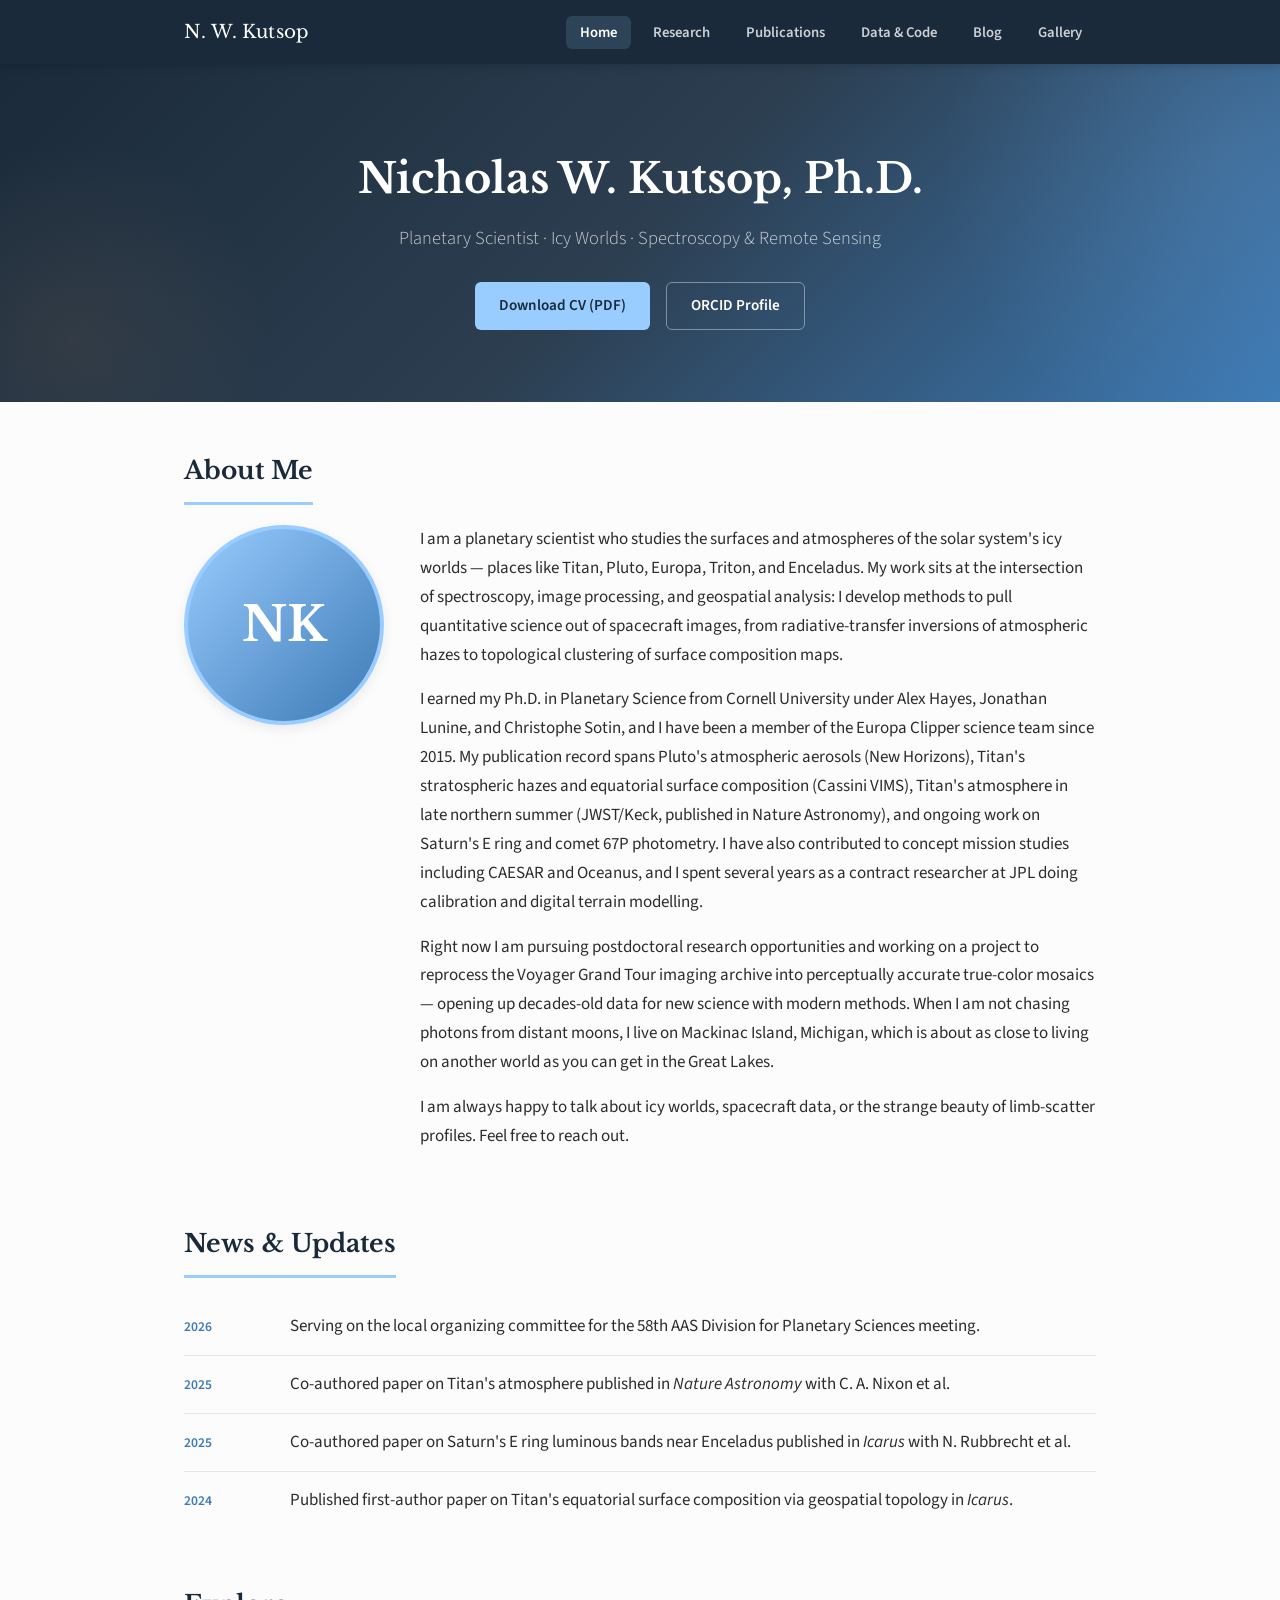
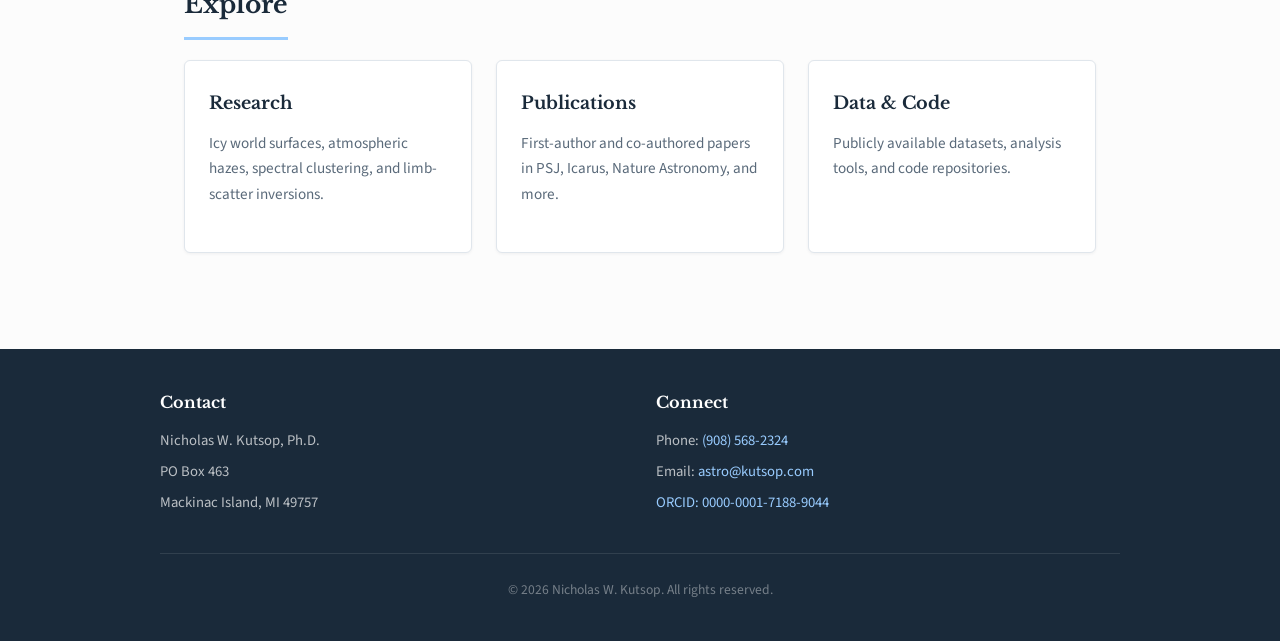
==== index.html @ 16ac0646 "Add files via upload" ====
<!DOCTYPE html>
<html lang="en">
<head>
  <meta charset="UTF-8">
  <meta name="viewport" content="width=device-width, initial-scale=1.0">
  <title>Nicholas W. Kutsop, Ph.D. — Planetary Scientist</title>
  <meta name="description" content="Planetary scientist studying the surfaces and atmospheres of icy worlds. Europa Clipper science team member. Cornell Ph.D.">
  <link rel="stylesheet" href="style.css">
</head>
<body>

<!-- Navigation -->
<nav>
  <div class="nav-inner">
    <a href="index.html" class="site-name">N. W. Kutsop</a>
    <button class="nav-toggle" aria-label="Toggle menu" onclick="document.querySelector('nav ul').classList.toggle('open')">
      <span></span><span></span><span></span>
    </button>
    <ul>
      <li><a href="index.html" class="active">Home</a></li>
      <li><a href="research.html">Research</a></li>
      <li><a href="publications.html">Publications</a></li>
      <li><a href="data-code.html">Data &amp; Code</a></li>
      <li><a href="blog.html">Blog</a></li>
      <li><a href="gallery.html">Gallery</a></li>
    </ul>
  </div>
</nav>

<!-- Hero -->
<header class="hero">
  <h1>Nicholas W. Kutsop, Ph.D.</h1>
  <p class="subtitle">Planetary Scientist &middot; Icy Worlds &middot; Spectroscopy &amp; Remote Sensing</p>
  <div class="hero-links">
    <a href="Kutsop_CV.pdf" class="btn-primary">Download CV (PDF)</a>
    <a href="https://orcid.org/0000-0001-7188-9044" class="btn-outline" target="_blank" rel="noopener">ORCID Profile</a>
  </div>
</header>

<!-- Main Content -->
<main class="container">

  <!-- About -->
  <section id="about">
    <h2>About Me</h2>
    <div class="about-grid">
      <!-- Replace the placeholder below with: <img src="headshot.jpg" alt="Nic Kutsop" class="about-photo"> -->
      <div class="photo-placeholder" aria-hidden="true">NK</div>
      <div>
        <p>
          I am a planetary scientist who studies the surfaces and atmospheres of the solar system's icy worlds — places like Titan, Pluto, Europa, Triton, and Enceladus. My work sits at the intersection of spectroscopy, image processing, and geospatial analysis: I develop methods to pull quantitative science out of spacecraft images, from radiative-transfer inversions of atmospheric hazes to topological clustering of surface composition maps.
        </p>
        <p>
          I earned my Ph.D. in Planetary Science from Cornell University under Alex Hayes, Jonathan Lunine, and Christophe Sotin, and I have been a member of the Europa Clipper science team since 2015. My publication record spans Pluto's atmospheric aerosols (New Horizons), Titan's stratospheric hazes and equatorial surface composition (Cassini VIMS), Titan's atmosphere in late northern summer (JWST/Keck, published in Nature Astronomy), and ongoing work on Saturn's E ring and comet 67P photometry. I have also contributed to concept mission studies including CAESAR and Oceanus, and I spent several years as a contract researcher at JPL doing calibration and digital terrain modelling.
        </p>
        <p>
          Right now I am pursuing postdoctoral research opportunities and working on a project to reprocess the Voyager Grand Tour imaging archive into perceptually accurate true-color mosaics — opening up decades-old data for new science with modern methods. When I am not chasing photons from distant moons, I live on Mackinac Island, Michigan, which is about as close to living on another world as you can get in the Great Lakes.
        </p>
        <p>
          I am always happy to talk about icy worlds, spacecraft data, or the strange beauty of limb-scatter profiles. Feel free to reach out.
        </p>
      </div>
    </div>
  </section>

  <!-- News -->
  <section id="news">
    <h2>News &amp; Updates</h2>
    <ul class="news-list">
      <li>
        <span class="news-date">2026</span>
        <span>Serving on the local organizing committee for the 58th AAS Division for Planetary Sciences meeting.</span>
      </li>
      <li>
        <span class="news-date">2025</span>
        <span>Co-authored paper on Titan's atmosphere published in <em>Nature Astronomy</em> with C. A. Nixon et al.</span>
      </li>
      <li>
        <span class="news-date">2025</span>
        <span>Co-authored paper on Saturn's E ring luminous bands near Enceladus published in <em>Icarus</em> with N. Rubbrecht et al.</span>
      </li>
      <li>
        <span class="news-date">2024</span>
        <span>Published first-author paper on Titan's equatorial surface composition via geospatial topology in <em>Icarus</em>.</span>
      </li>
      <!-- Add more news items as needed -->
    </ul>
  </section>

  <!-- Quick Links -->
  <section id="explore">
    <h2>Explore</h2>
    <div class="card-grid">
      <a href="research.html" class="card" style="text-decoration:none;">
        <h3 class="mt-0">Research</h3>
        <p>Icy world surfaces, atmospheric hazes, spectral clustering, and limb-scatter inversions.</p>
      </a>
      <a href="publications.html" class="card" style="text-decoration:none;">
        <h3 class="mt-0">Publications</h3>
        <p>First-author and co-authored papers in PSJ, Icarus, Nature Astronomy, and more.</p>
      </a>
      <a href="data-code.html" class="card" style="text-decoration:none;">
        <h3 class="mt-0">Data &amp; Code</h3>
        <p>Publicly available datasets, analysis tools, and code repositories.</p>
      </a>
    </div>
  </section>

</main>

<!-- Footer -->
<footer>
  <div class="footer-inner">
    <div>
      <h4>Contact</h4>
      <p>Nicholas W. Kutsop, Ph.D.</p>
      <p>PO Box 463</p>
      <p>Mackinac Island, MI 49757</p>
    </div>
    <div>
      <h4>Connect</h4>
      <p>Phone: <a href="tel:+19085682324">(908) 568-2324</a></p>
      <p>Email: <a href="mailto:astro@kutsop.com">astro@kutsop.com</a></p>
      <p><a href="https://orcid.org/0000-0001-7188-9044" target="_blank" rel="noopener">ORCID: 0000-0001-7188-9044</a></p>
    </div>
    <div class="footer-bottom">
      &copy; 2026 Nicholas W. Kutsop. All rights reserved.
    </div>
  </div>
</footer>

</body>
</html>
---- style.css ----
/* ============================================================
   kutsop.com — Global Styles
   Primary: #99ccff | Dark: #1a2a3a | Accent: #f4a261
   ============================================================ */

@import url('https://fonts.googleapis.com/css2?family=Libre+Baskerville:ital,wght@0,400;0,700;1,400&family=Source+Sans+3:ital,wght@0,300;0,400;0,600;0,700;1,400&display=swap');

:root {
  --primary: #99ccff;
  --primary-dark: #6ba3d6;
  --primary-deeper: #3d7ab5;
  --dark: #1a2a3a;
  --dark-mid: #2c3e50;
  --text: #2c2c2c;
  --text-light: #5a6a7a;
  --bg: #fcfcfc;
  --bg-warm: #f7f5f2;
  --bg-card: #ffffff;
  --accent: #f4a261;
  --accent-soft: #fce4c8;
  --border: #e0e6ec;
  --shadow-sm: 0 1px 3px rgba(26,42,58,0.06);
  --shadow-md: 0 4px 12px rgba(26,42,58,0.08);
  --shadow-lg: 0 8px 30px rgba(26,42,58,0.10);
  --radius: 6px;
  --font-display: 'Libre Baskerville', Georgia, serif;
  --font-body: 'Source Sans 3', 'Segoe UI', sans-serif;
  --max-width: 960px;
  --nav-height: 64px;
}

*, *::before, *::after { box-sizing: border-box; margin: 0; padding: 0; }

html { scroll-behavior: smooth; }

body {
  font-family: var(--font-body);
  font-size: 17px;
  line-height: 1.7;
  color: var(--text);
  background: var(--bg);
  -webkit-font-smoothing: antialiased;
}

/* ---------- NAVIGATION ---------- */

nav {
  position: sticky;
  top: 0;
  z-index: 100;
  background: var(--dark);
  height: var(--nav-height);
  display: flex;
  align-items: center;
  box-shadow: 0 2px 8px rgba(0,0,0,0.15);
}

nav .nav-inner {
  max-width: var(--max-width);
  width: 100%;
  margin: 0 auto;
  padding: 0 24px;
  display: flex;
  align-items: center;
  justify-content: space-between;
}

nav .site-name {
  font-family: var(--font-display);
  font-size: 1.15rem;
  color: #ffffff;
  text-decoration: none;
  letter-spacing: 0.01em;
}

nav .site-name:hover { color: var(--primary); }

nav ul {
  list-style: none;
  display: flex;
  gap: 8px;
}

nav ul li a {
  color: rgba(255,255,255,0.78);
  text-decoration: none;
  font-size: 0.92rem;
  font-weight: 600;
  padding: 6px 14px;
  border-radius: var(--radius);
  transition: color 0.2s, background 0.2s;
}

nav ul li a:hover,
nav ul li a.active {
  color: #fff;
  background: rgba(153,204,255,0.15);
}

/* Mobile hamburger */
.nav-toggle { display: none; background: none; border: none; cursor: pointer; }
.nav-toggle span {
  display: block;
  width: 24px;
  height: 2px;
  background: #fff;
  margin: 5px 0;
  transition: 0.3s;
}

/* ---------- HERO (index only) ---------- */

.hero {
  background: linear-gradient(135deg, var(--dark) 0%, var(--dark-mid) 50%, var(--primary-deeper) 100%);
  color: #fff;
  padding: 80px 24px 72px;
  text-align: center;
  position: relative;
  overflow: hidden;
}

.hero::before {
  content: '';
  position: absolute;
  top: -60%;
  right: -20%;
  width: 600px;
  height: 600px;
  background: radial-gradient(circle, rgba(153,204,255,0.12) 0%, transparent 70%);
  border-radius: 50%;
}

.hero::after {
  content: '';
  position: absolute;
  bottom: -40%;
  left: -10%;
  width: 400px;
  height: 400px;
  background: radial-gradient(circle, rgba(244,162,97,0.08) 0%, transparent 70%);
  border-radius: 50%;
}

.hero h1 {
  font-family: var(--font-display);
  font-size: 2.6rem;
  font-weight: 700;
  margin-bottom: 8px;
  position: relative;
  z-index: 1;
}

.hero .subtitle {
  font-size: 1.15rem;
  color: rgba(255,255,255,0.75);
  font-weight: 300;
  margin-bottom: 28px;
  position: relative;
  z-index: 1;
}

.hero .hero-links {
  display: flex;
  gap: 16px;
  justify-content: center;
  flex-wrap: wrap;
  position: relative;
  z-index: 1;
}

.hero .hero-links a {
  display: inline-flex;
  align-items: center;
  gap: 6px;
  padding: 10px 24px;
  border-radius: var(--radius);
  font-weight: 600;
  font-size: 0.95rem;
  text-decoration: none;
  transition: transform 0.2s, box-shadow 0.2s;
}

.hero .hero-links a:hover { transform: translateY(-2px); box-shadow: var(--shadow-md); }

.btn-primary {
  background: var(--primary);
  color: var(--dark);
}

.btn-outline {
  background: transparent;
  color: #fff;
  border: 1.5px solid rgba(255,255,255,0.4);
}

.btn-outline:hover { border-color: var(--primary); color: var(--primary); }

/* ---------- PAGE HEADER (sub-pages) ---------- */

.page-header {
  background: linear-gradient(135deg, var(--dark) 0%, var(--dark-mid) 100%);
  color: #fff;
  padding: 48px 24px 40px;
  text-align: center;
}

.page-header h1 {
  font-family: var(--font-display);
  font-size: 2rem;
  font-weight: 700;
}

.page-header p {
  color: rgba(255,255,255,0.65);
  margin-top: 8px;
  font-size: 1.05rem;
}

/* ---------- MAIN CONTENT ---------- */

.container {
  max-width: var(--max-width);
  margin: 0 auto;
  padding: 48px 24px;
}

section { margin-bottom: 56px; }
section:last-child { margin-bottom: 0; }

h2 {
  font-family: var(--font-display);
  font-size: 1.55rem;
  color: var(--dark);
  margin-bottom: 20px;
  padding-bottom: 10px;
  border-bottom: 3px solid var(--primary);
  display: inline-block;
}

h3 {
  font-family: var(--font-display);
  font-size: 1.15rem;
  color: var(--dark-mid);
  margin-bottom: 12px;
  margin-top: 28px;
}

p { margin-bottom: 16px; }

a { color: var(--primary-deeper); text-decoration: underline; text-decoration-color: var(--primary); text-underline-offset: 3px; }
a:hover { color: var(--dark); text-decoration-color: var(--accent); }

/* ---------- ABOUT SECTION ---------- */

.about-grid {
  display: grid;
  grid-template-columns: 200px 1fr;
  gap: 36px;
  align-items: start;
}

.about-photo {
  width: 200px;
  height: 200px;
  border-radius: 50%;
  object-fit: cover;
  border: 4px solid var(--primary);
  box-shadow: var(--shadow-md);
  background: var(--border);
}

.photo-placeholder {
  width: 200px;
  height: 200px;
  border-radius: 50%;
  border: 4px solid var(--primary);
  box-shadow: var(--shadow-md);
  background: linear-gradient(135deg, var(--primary), var(--primary-deeper));
  display: flex;
  align-items: center;
  justify-content: center;
  color: #fff;
  font-family: var(--font-display);
  font-size: 3rem;
  font-weight: 700;
}

/* ---------- NEWS SECTION ---------- */

.news-list { list-style: none; }

.news-list li {
  padding: 14px 0;
  border-bottom: 1px solid var(--border);
  display: flex;
  gap: 16px;
  align-items: baseline;
}

.news-list li:last-child { border-bottom: none; }

.news-date {
  font-size: 0.85rem;
  font-weight: 600;
  color: var(--primary-deeper);
  white-space: nowrap;
  min-width: 90px;
}

/* ---------- PUBLICATION LIST ---------- */

.pub-list { list-style: none; counter-reset: pub-counter; }

.pub-list li {
  padding: 18px 0;
  border-bottom: 1px solid var(--border);
  position: relative;
  padding-left: 40px;
  counter-increment: pub-counter;
}

.pub-list li::before {
  content: counter(pub-counter) ".";
  position: absolute;
  left: 0;
  top: 18px;
  font-weight: 700;
  color: var(--primary-deeper);
  font-size: 0.95rem;
}

.pub-list li:last-child { border-bottom: none; }

.pub-list .pub-title {
  font-style: italic;
  color: var(--dark);
}

.pub-list .pub-journal {
  font-weight: 600;
  color: var(--text-light);
}

.pub-list .pub-authors strong { color: var(--dark); }

/* ---------- DATA/CODE CARDS ---------- */

.card-grid {
  display: grid;
  grid-template-columns: repeat(auto-fill, minmax(280px, 1fr));
  gap: 24px;
}

.card {
  background: var(--bg-card);
  border: 1px solid var(--border);
  border-radius: var(--radius);
  padding: 28px 24px;
  box-shadow: var(--shadow-sm);
  transition: box-shadow 0.2s, transform 0.2s;
}

.card:hover { box-shadow: var(--shadow-md); transform: translateY(-2px); }

.card h3 {
  margin-top: 0;
  font-size: 1.1rem;
  color: var(--dark);
}

.card p { font-size: 0.95rem; color: var(--text-light); }

.card .tag {
  display: inline-block;
  background: var(--accent-soft);
  color: var(--dark-mid);
  font-size: 0.78rem;
  font-weight: 600;
  padding: 3px 10px;
  border-radius: 20px;
  margin-right: 6px;
  margin-top: 8px;
}

/* ---------- BLOG LIST ---------- */

.blog-list { list-style: none; }

.blog-list li {
  padding: 24px 0;
  border-bottom: 1px solid var(--border);
}

.blog-list li:last-child { border-bottom: none; }

.blog-list .blog-date {
  font-size: 0.85rem;
  color: var(--text-light);
  font-weight: 600;
  text-transform: uppercase;
  letter-spacing: 0.04em;
}

.blog-list .blog-title {
  font-family: var(--font-display);
  font-size: 1.25rem;
  color: var(--dark);
  text-decoration: none;
  display: block;
  margin: 4px 0 6px;
}

.blog-list .blog-title:hover { color: var(--primary-deeper); }

.blog-list .blog-excerpt {
  color: var(--text-light);
  font-size: 0.95rem;
}

/* ---------- GALLERY ---------- */

.gallery-grid {
  display: grid;
  grid-template-columns: repeat(auto-fill, minmax(260px, 1fr));
  gap: 16px;
}

.gallery-item {
  border-radius: var(--radius);
  overflow: hidden;
  box-shadow: var(--shadow-sm);
  transition: box-shadow 0.2s, transform 0.2s;
  cursor: pointer;
  position: relative;
}

.gallery-item:hover { box-shadow: var(--shadow-lg); transform: translateY(-3px); }

.gallery-item img {
  width: 100%;
  height: 220px;
  object-fit: cover;
  display: block;
}

.gallery-item .caption {
  padding: 12px 14px;
  background: var(--bg-card);
  font-size: 0.9rem;
  color: var(--text-light);
}

/* Lightbox */
.lightbox-overlay {
  display: none;
  position: fixed;
  top: 0; left: 0;
  width: 100%; height: 100%;
  background: rgba(0,0,0,0.88);
  z-index: 200;
  justify-content: center;
  align-items: center;
  cursor: pointer;
}

.lightbox-overlay.active { display: flex; }

.lightbox-overlay img {
  max-width: 90%;
  max-height: 85vh;
  border-radius: var(--radius);
  box-shadow: 0 0 60px rgba(0,0,0,0.4);
}

.lightbox-close {
  position: absolute;
  top: 24px;
  right: 32px;
  color: #fff;
  font-size: 2rem;
  background: none;
  border: none;
  cursor: pointer;
  opacity: 0.7;
  transition: opacity 0.2s;
}

.lightbox-close:hover { opacity: 1; }

/* ---------- FOOTER ---------- */

footer {
  background: var(--dark);
  color: rgba(255,255,255,0.7);
  padding: 40px 24px;
  margin-top: 48px;
}

footer .footer-inner {
  max-width: var(--max-width);
  margin: 0 auto;
  display: grid;
  grid-template-columns: 1fr 1fr;
  gap: 32px;
}

footer h4 {
  font-family: var(--font-display);
  color: #fff;
  font-size: 1rem;
  margin-bottom: 12px;
}

footer p { margin-bottom: 6px; font-size: 0.92rem; }

footer a { color: var(--primary); text-decoration: none; }
footer a:hover { color: #fff; }

footer .footer-bottom {
  grid-column: 1 / -1;
  text-align: center;
  padding-top: 24px;
  border-top: 1px solid rgba(255,255,255,0.1);
  font-size: 0.85rem;
  color: rgba(255,255,255,0.4);
}

/* ---------- UTILITIES ---------- */

.sr-only { position: absolute; width: 1px; height: 1px; padding: 0; margin: -1px; overflow: hidden; clip: rect(0,0,0,0); border: 0; }

.text-muted { color: var(--text-light); }

.mt-0 { margin-top: 0; }

.placeholder-box {
  background: var(--bg-warm);
  border: 2px dashed var(--border);
  border-radius: var(--radius);
  padding: 40px 24px;
  text-align: center;
  color: var(--text-light);
  font-style: italic;
}

/* ---------- RESPONSIVE ---------- */

@media (max-width: 768px) {
  .nav-toggle { display: block; }

  nav ul {
    display: none;
    position: absolute;
    top: var(--nav-height);
    left: 0;
    right: 0;
    background: var(--dark);
    flex-direction: column;
    padding: 16px 24px;
    gap: 4px;
    box-shadow: 0 4px 12px rgba(0,0,0,0.2);
  }

  nav ul.open { display: flex; }

  nav ul li a { display: block; padding: 10px 14px; }

  .hero h1 { font-size: 1.9rem; }
  .hero { padding: 56px 24px 48px; }

  .about-grid {
    grid-template-columns: 1fr;
    justify-items: center;
    text-align: center;
  }

  footer .footer-inner { grid-template-columns: 1fr; }

  .card-grid { grid-template-columns: 1fr; }

  .gallery-grid { grid-template-columns: repeat(auto-fill, minmax(160px, 1fr)); }
  .gallery-item img { height: 160px; }
}
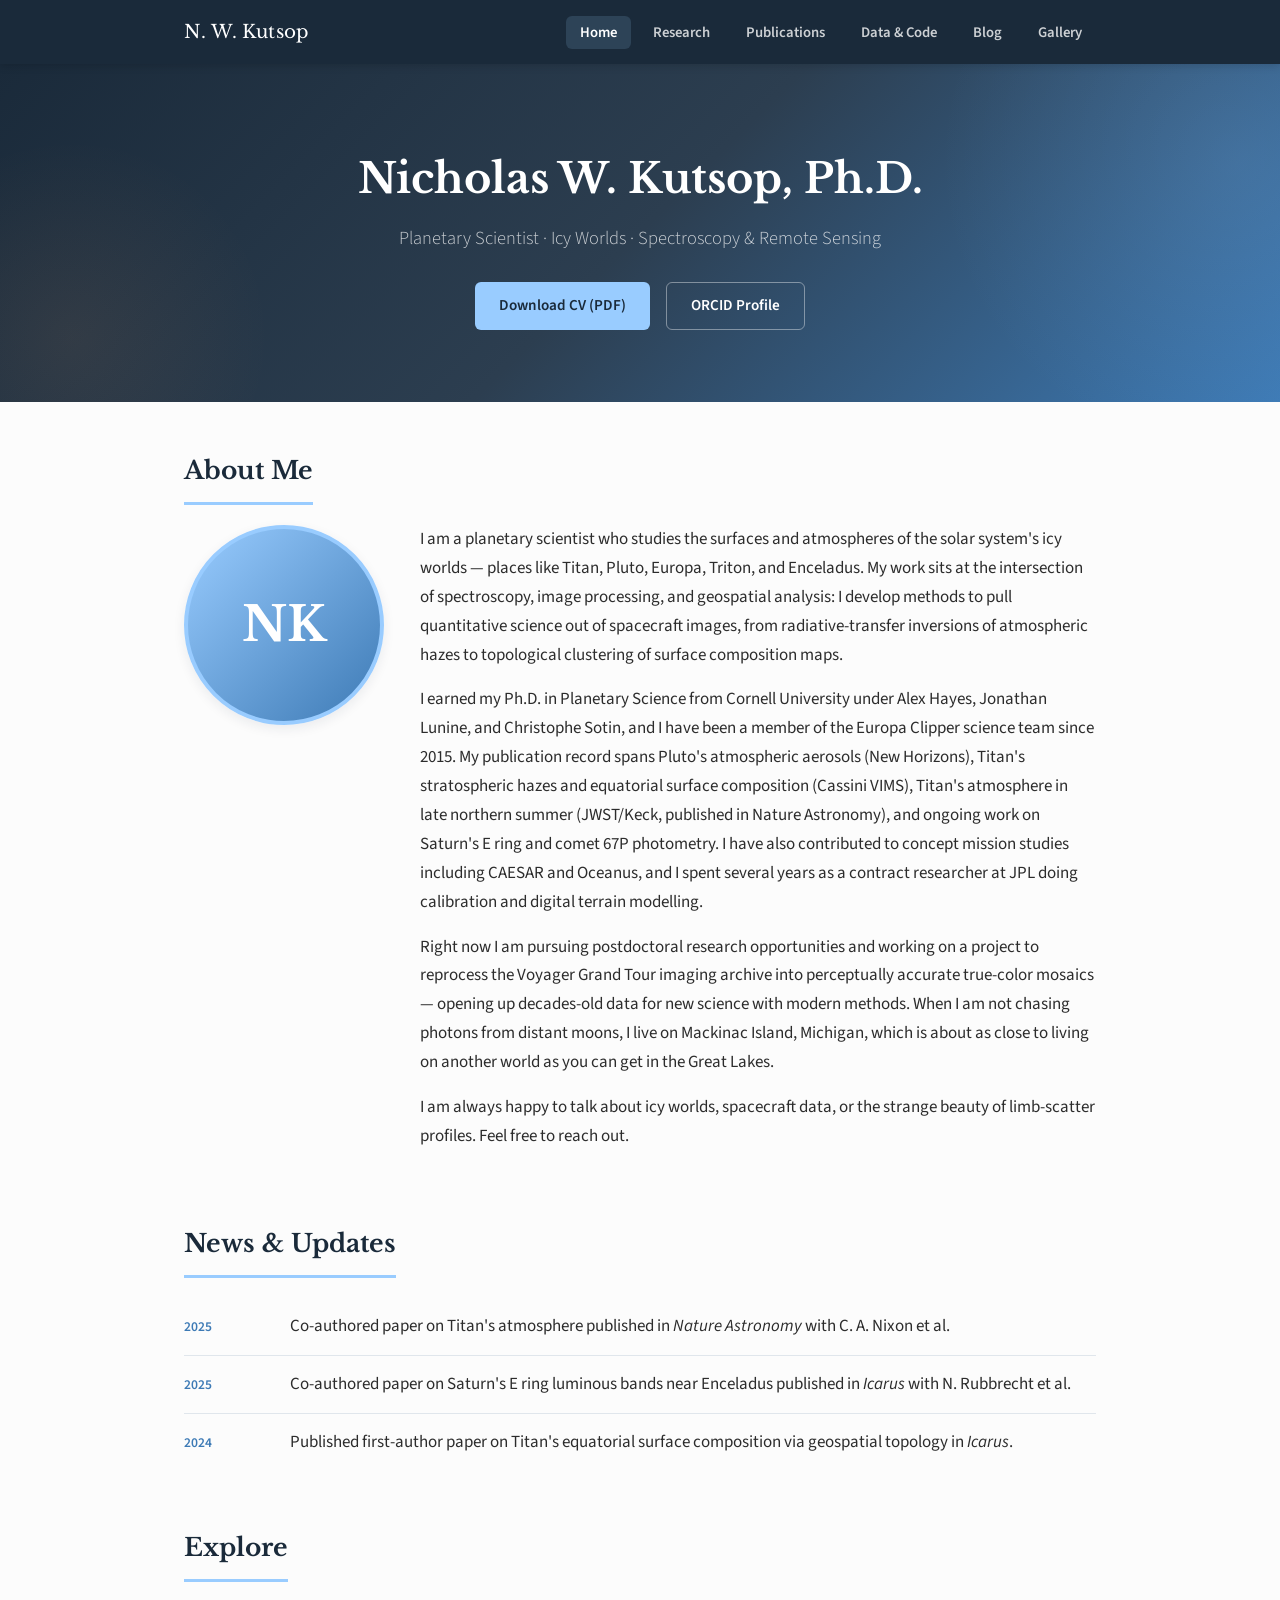
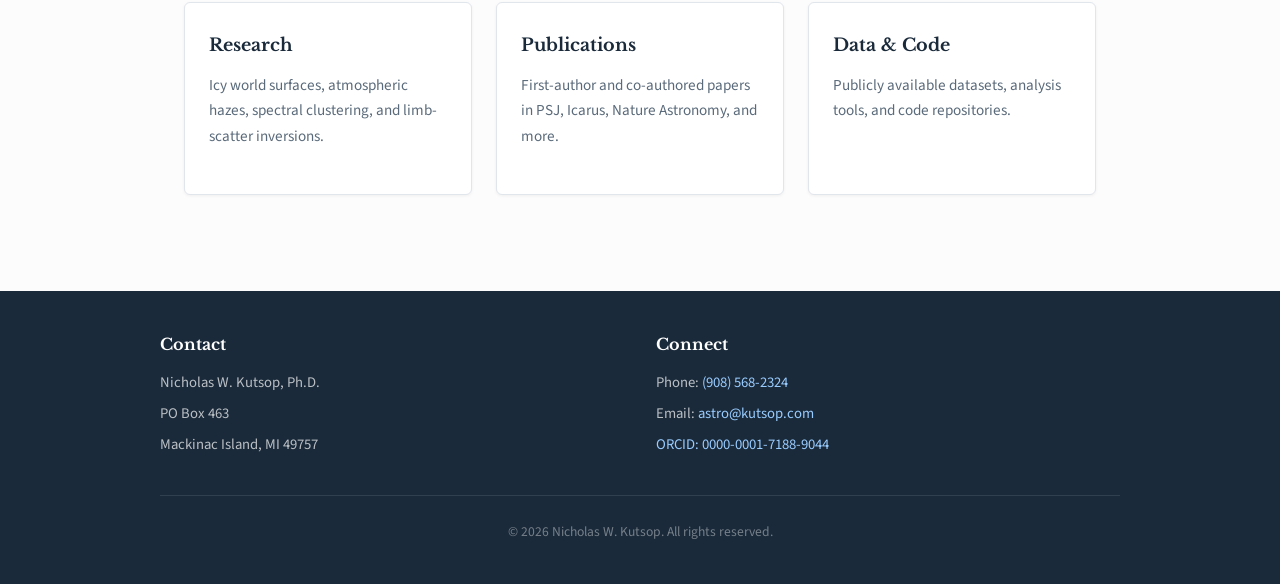
==== commit 7b30e8bb: "Update index.html removed AAS planning commitee stuff" ====
--- a/index.html
+++ b/index.html
@@ -68,10 +68,6 @@
     <h2>News &amp; Updates</h2>
     <ul class="news-list">
       <li>
-        <span class="news-date">2026</span>
-        <span>Serving on the local organizing committee for the 58th AAS Division for Planetary Sciences meeting.</span>
-      </li>
-      <li>
         <span class="news-date">2025</span>
         <span>Co-authored paper on Titan's atmosphere published in <em>Nature Astronomy</em> with C. A. Nixon et al.</span>
       </li>
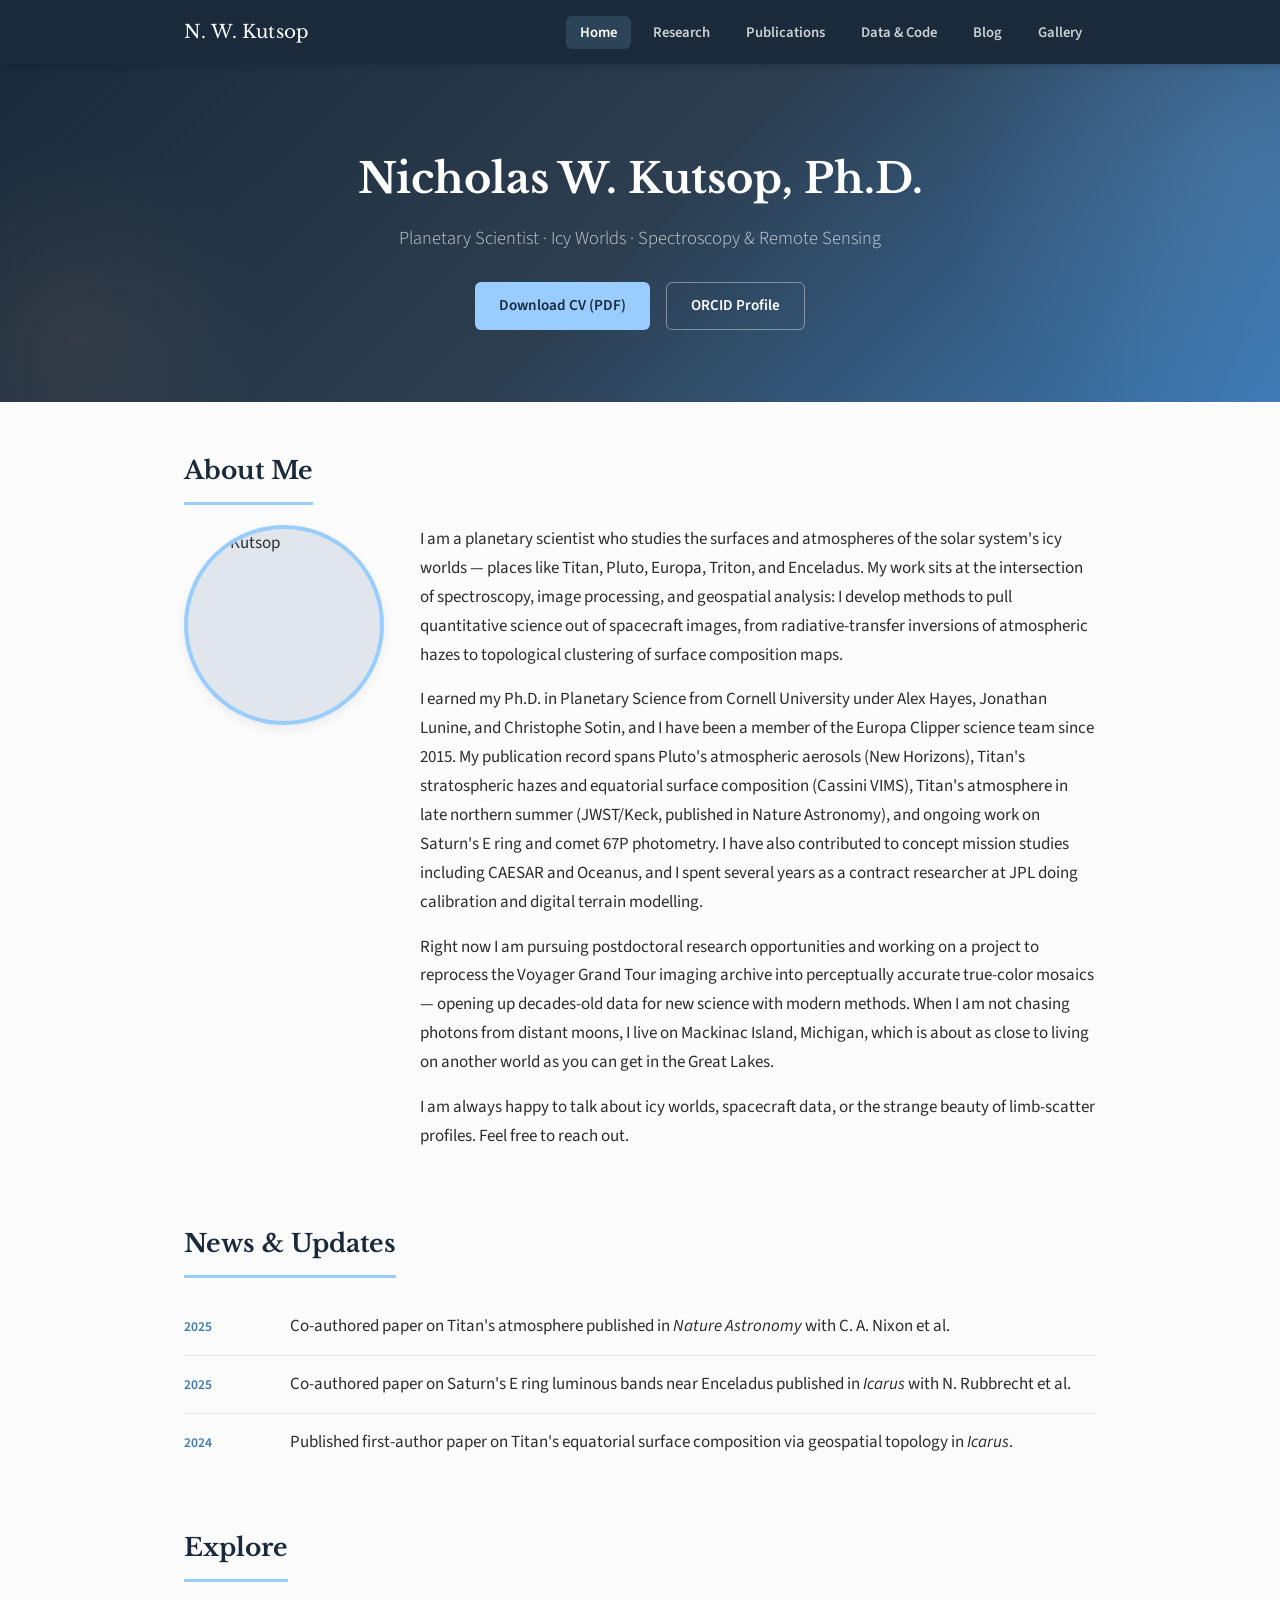
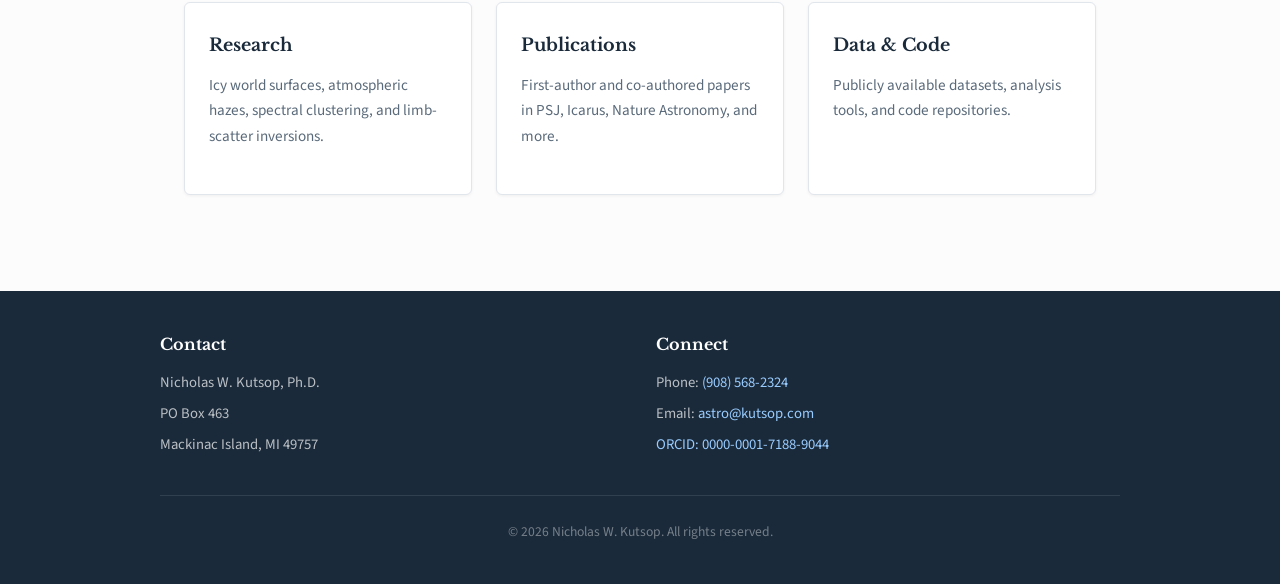
==== commit 72e6c4e7: "Update index.html" ====
--- a/index.html
+++ b/index.html
@@ -45,7 +45,7 @@
     <h2>About Me</h2>
     <div class="about-grid">
       <!-- Replace the placeholder below with: <img src="headshot.jpg" alt="Nic Kutsop" class="about-photo"> -->
-      <div class="photo-placeholder" aria-hidden="true">NK</div>
+      <img src="headshot.jpg" alt="Nic Kutsop" class="about-photo">
       <div>
         <p>
           I am a planetary scientist who studies the surfaces and atmospheres of the solar system's icy worlds — places like Titan, Pluto, Europa, Triton, and Enceladus. My work sits at the intersection of spectroscopy, image processing, and geospatial analysis: I develop methods to pull quantitative science out of spacecraft images, from radiative-transfer inversions of atmospheric hazes to topological clustering of surface composition maps.
